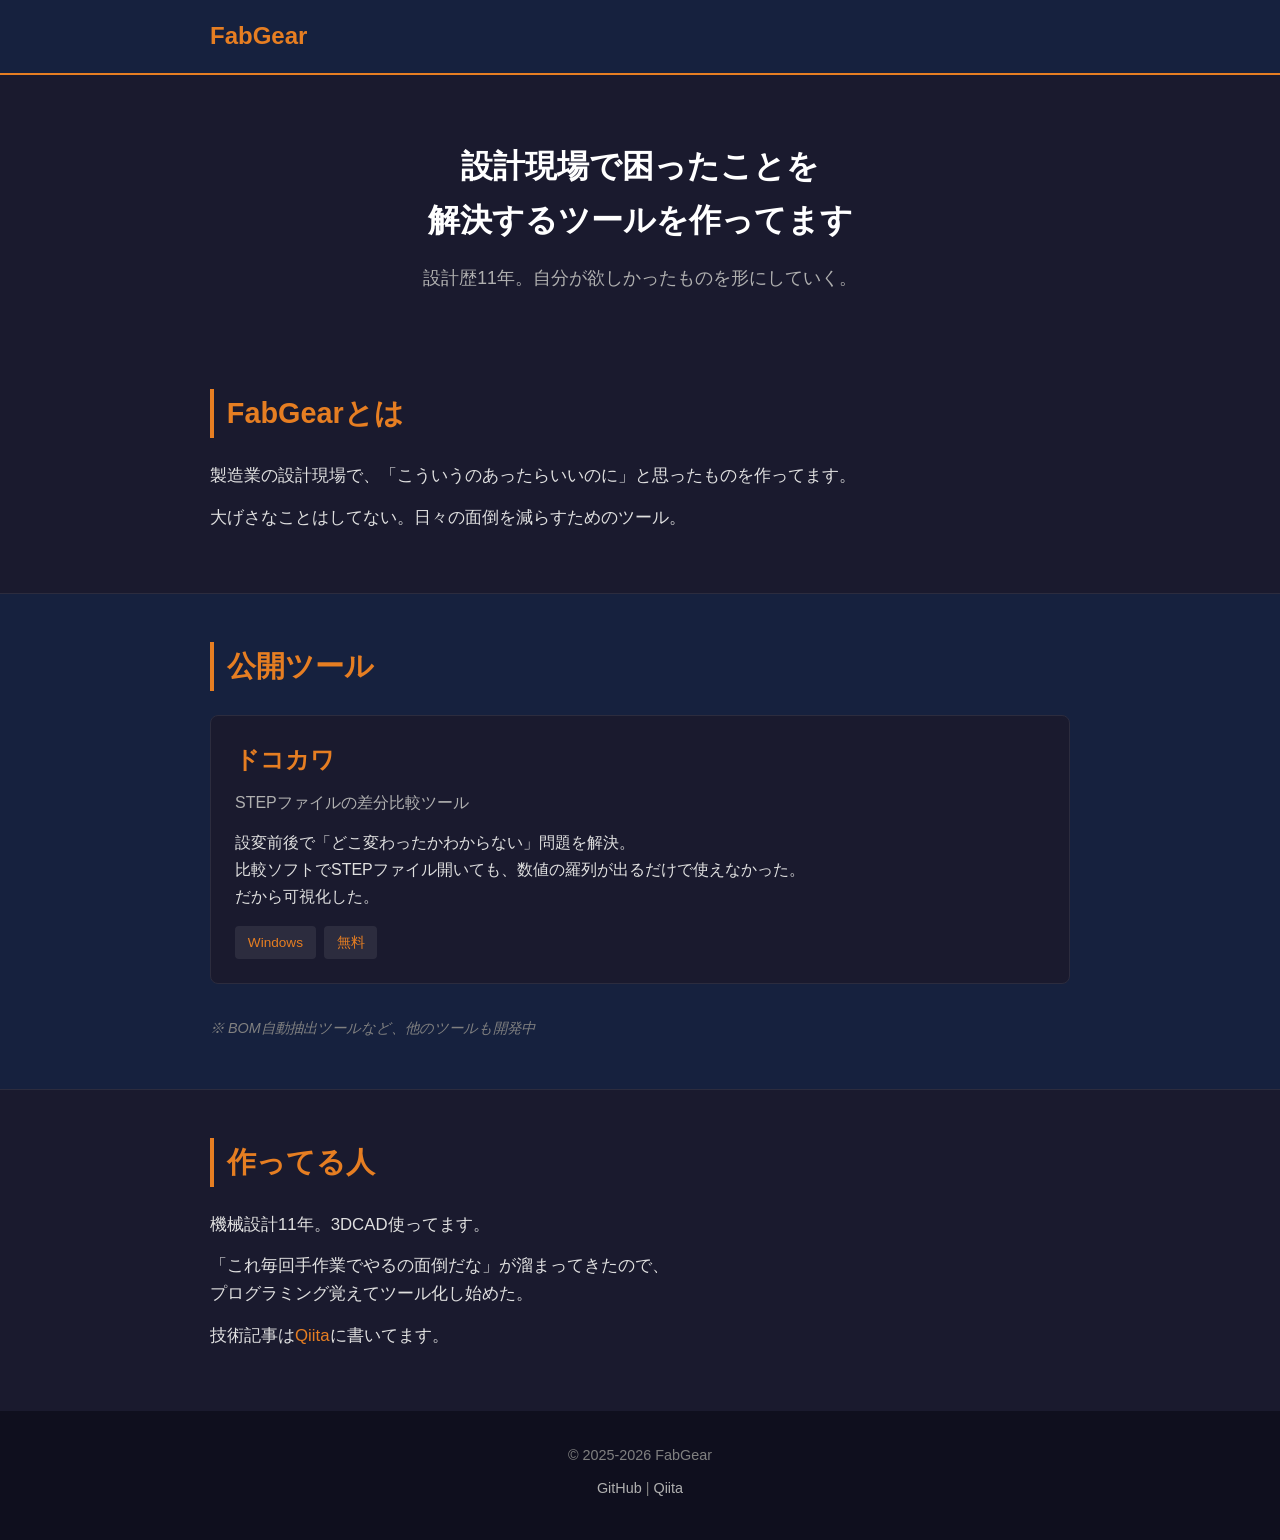
==== index.html @ a2761407 "初回コミット: FabGearポートフォリオサイト作成 - index.html: トップページ（ツール一覧・プロフィール） - style.css: ドコカワLPと統一感のあるデザイン - READ" ====
<!DOCTYPE html>
<html lang="ja">
<head>
    <meta charset="UTF-8">
    <meta name="viewport" content="width=device-width, initial-scale=1.0">
    <title>FabGear - 製造業設計者向けツール</title>
    <meta name="description" content="設計現場で困ったことを解決するツールを作ってます。設計歴11年。">
    <link rel="stylesheet" href="style.css">
</head>
<body>
    <nav class="navbar">
        <div class="container">
            <div class="nav-brand">FabGear</div>
        </div>
    </nav>

    <header class="hero">
        <div class="container">
            <h1>設計現場で困ったことを<br>解決するツールを作ってます</h1>
            <p class="subtitle">設計歴11年。自分が欲しかったものを形にしていく。</p>
        </div>
    </header>

    <section class="about">
        <div class="container">
            <h2>FabGearとは</h2>
            <p>製造業の設計現場で、「こういうのあったらいいのに」と思ったものを作ってます。</p>
            <p>大げさなことはしてない。日々の面倒を減らすためのツール。</p>
        </div>
    </section>

    <section class="tools">
        <div class="container">
            <h2>公開ツール</h2>

            <div class="tool-card">
                <h3><a href="./docokawa/">ドコカワ</a></h3>
                <p class="tool-desc">STEPファイルの差分比較ツール</p>
                <p>設変前後で「どこ変わったかわからない」問題を解決。<br>
                比較ソフトでSTEPファイル開いても、数値の羅列が出るだけで使えなかった。<br>
                だから可視化した。</p>
                <div class="tool-meta">
                    <span class="tag">Windows</span>
                    <span class="tag">無料</span>
                </div>
            </div>

            <div class="future-tools">
                <p>※ BOM自動抽出ツールなど、他のツールも開発中</p>
            </div>
        </div>
    </section>

    <section class="profile">
        <div class="container">
            <h2>作ってる人</h2>
            <p>機械設計11年。3DCAD使ってます。</p>
            <p>「これ毎回手作業でやるの面倒だな」が溜まってきたので、<br>
            プログラミング覚えてツール化し始めた。</p>
            <p>技術記事は<a href="https://qiita.com/FabGear-JP" target="_blank" rel="noopener">Qiita</a>に書いてます。</p>
        </div>
    </section>

    <footer class="footer">
        <div class="container">
            <p>&copy; 2025-2026 FabGear</p>
            <p><a href="https://github.com/FabGear-JP" target="_blank" rel="noopener">GitHub</a> |
               <a href="https://qiita.com/FabGear-JP" target="_blank" rel="noopener">Qiita</a></p>
        </div>
    </footer>
</body>
</html>
---- style.css ----
/* ベーススタイル */
* {
    margin: 0;
    padding: 0;
    box-sizing: border-box;
}

body {
    font-family: "Hiragino Kaku Gothic ProN", "Meiryo", sans-serif;
    line-height: 1.7;
    color: #e0e0e0;
    background-color: #1a1a2e;
}

a {
    color: #e67e22;
    text-decoration: none;
    transition: color 0.2s;
}

a:hover {
    color: #d35400;
    text-decoration: underline;
}

.container {
    max-width: 900px;
    margin: 0 auto;
    padding: 0 20px;
}

/* ナビゲーション */
.navbar {
    background-color: #16213e;
    padding: 1rem 0;
    border-bottom: 2px solid #e67e22;
}

.nav-brand {
    font-size: 1.5rem;
    font-weight: bold;
    color: #e67e22;
}

/* ヘッダー */
.hero {
    padding: 4rem 0 3rem;
    text-align: center;
}

.hero h1 {
    font-size: 2rem;
    margin-bottom: 1rem;
    color: #ffffff;
}

.subtitle {
    font-size: 1.1rem;
    color: #b0b0b0;
}

/* セクション共通 */
section {
    padding: 3rem 0;
    border-bottom: 1px solid #2c2c3e;
}

section:last-of-type {
    border-bottom: none;
}

h2 {
    font-size: 1.8rem;
    margin-bottom: 1.5rem;
    color: #e67e22;
    border-left: 4px solid #e67e22;
    padding-left: 0.8rem;
}

/* Aboutセクション */
.about p {
    margin-bottom: 0.8rem;
    font-size: 1.05rem;
}

/* ツールセクション */
.tools {
    background-color: #16213e;
}

.tool-card {
    background-color: #1a1a2e;
    border: 1px solid #2c2c3e;
    border-radius: 8px;
    padding: 1.5rem;
    margin-bottom: 2rem;
}

.tool-card h3 {
    font-size: 1.5rem;
    margin-bottom: 0.5rem;
}

.tool-card h3 a {
    color: #e67e22;
}

.tool-desc {
    font-size: 0.95rem;
    color: #b0b0b0;
    margin-bottom: 1rem;
}

.tool-card p {
    margin-bottom: 0.8rem;
    font-size: 1rem;
}

.tool-meta {
    margin-top: 1rem;
    display: flex;
    gap: 0.5rem;
}

.tag {
    background-color: #2c2c3e;
    color: #e67e22;
    padding: 0.3rem 0.8rem;
    border-radius: 4px;
    font-size: 0.85rem;
}

.future-tools {
    color: #808080;
    font-size: 0.9rem;
    font-style: italic;
}

/* プロフィールセクション */
.profile p {
    margin-bottom: 0.8rem;
    font-size: 1.05rem;
}

/* フッター */
.footer {
    background-color: #0f0f1e;
    padding: 2rem 0;
    text-align: center;
    color: #808080;
    font-size: 0.9rem;
}

.footer p {
    margin-bottom: 0.5rem;
}

.footer a {
    color: #b0b0b0;
}

.footer a:hover {
    color: #e67e22;
}

/* レスポンシブ */
@media (max-width: 768px) {
    .hero h1 {
        font-size: 1.6rem;
    }

    .subtitle {
        font-size: 1rem;
    }

    h2 {
        font-size: 1.5rem;
    }

    .tool-card {
        padding: 1rem;
    }
}
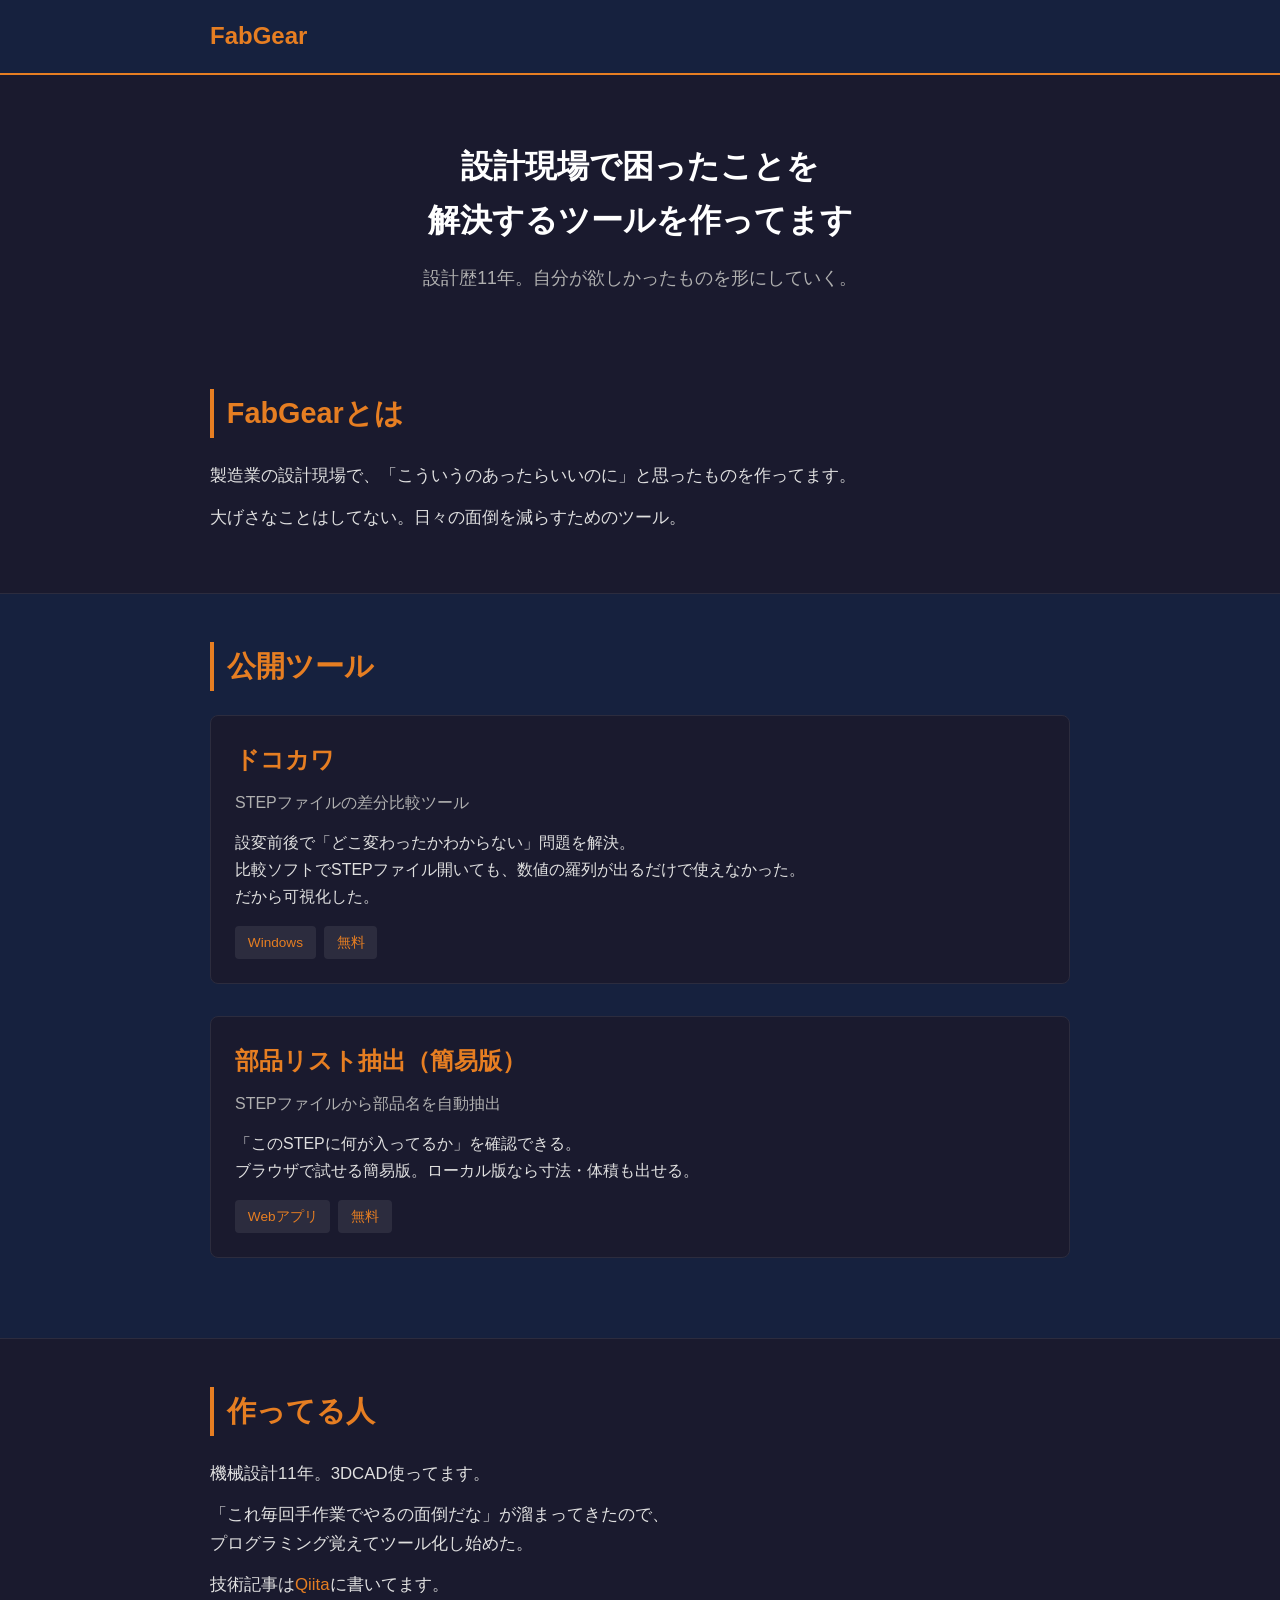
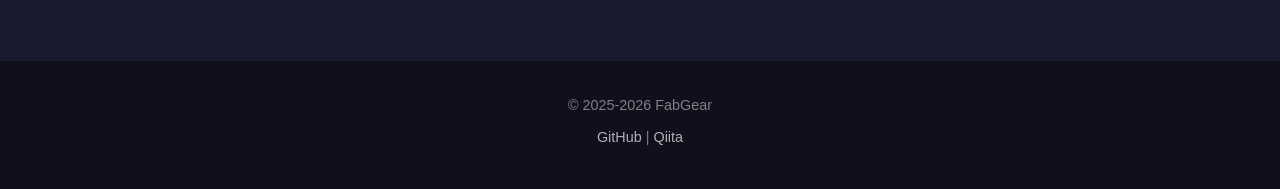
==== commit dc170649: "BOMデモ追加・Qiitaリンク修正" ====
--- a/index.html
+++ b/index.html
@@ -34,7 +34,7 @@
             <h2>公開ツール</h2>
 
             <div class="tool-card">
-                <h3><a href="./docokawa/">ドコカワ</a></h3>
+                <h3><a href="https://fabgear-jp.github.io/docokawa/">ドコカワ</a></h3>
                 <p class="tool-desc">STEPファイルの差分比較ツール</p>
                 <p>設変前後で「どこ変わったかわからない」問題を解決。<br>
                 比較ソフトでSTEPファイル開いても、数値の羅列が出るだけで使えなかった。<br>
@@ -45,8 +45,15 @@
                 </div>
             </div>
 
-            <div class="future-tools">
-                <p>※ BOM自動抽出ツールなど、他のツールも開発中</p>
+            <div class="tool-card">
+                <h3><a href="https://docokawa-3tamcfxd9wsaq3bvxfxauw.streamlit.app/">部品リスト抽出（簡易版）</a></h3>
+                <p class="tool-desc">STEPファイルから部品名を自動抽出</p>
+                <p>「このSTEPに何が入ってるか」を確認できる。<br>
+                ブラウザで試せる簡易版。ローカル版なら寸法・体積も出せる。</p>
+                <div class="tool-meta">
+                    <span class="tag">Webアプリ</span>
+                    <span class="tag">無料</span>
+                </div>
             </div>
         </div>
     </section>
@@ -57,7 +64,7 @@
             <p>機械設計11年。3DCAD使ってます。</p>
             <p>「これ毎回手作業でやるの面倒だな」が溜まってきたので、<br>
             プログラミング覚えてツール化し始めた。</p>
-            <p>技術記事は<a href="https://qiita.com/FabGear-JP" target="_blank" rel="noopener">Qiita</a>に書いてます。</p>
+            <p>技術記事は<a href="https://qiita.com/FabGear_JP" target="_blank" rel="noopener">Qiita</a>に書いてます。</p>
         </div>
     </section>
 
@@ -65,7 +72,7 @@
         <div class="container">
             <p>&copy; 2025-2026 FabGear</p>
             <p><a href="https://github.com/FabGear-JP" target="_blank" rel="noopener">GitHub</a> |
-               <a href="https://qiita.com/FabGear-JP" target="_blank" rel="noopener">Qiita</a></p>
+               <a href="https://qiita.com/FabGear_JP" target="_blank" rel="noopener">Qiita</a></p>
         </div>
     </footer>
 </body>
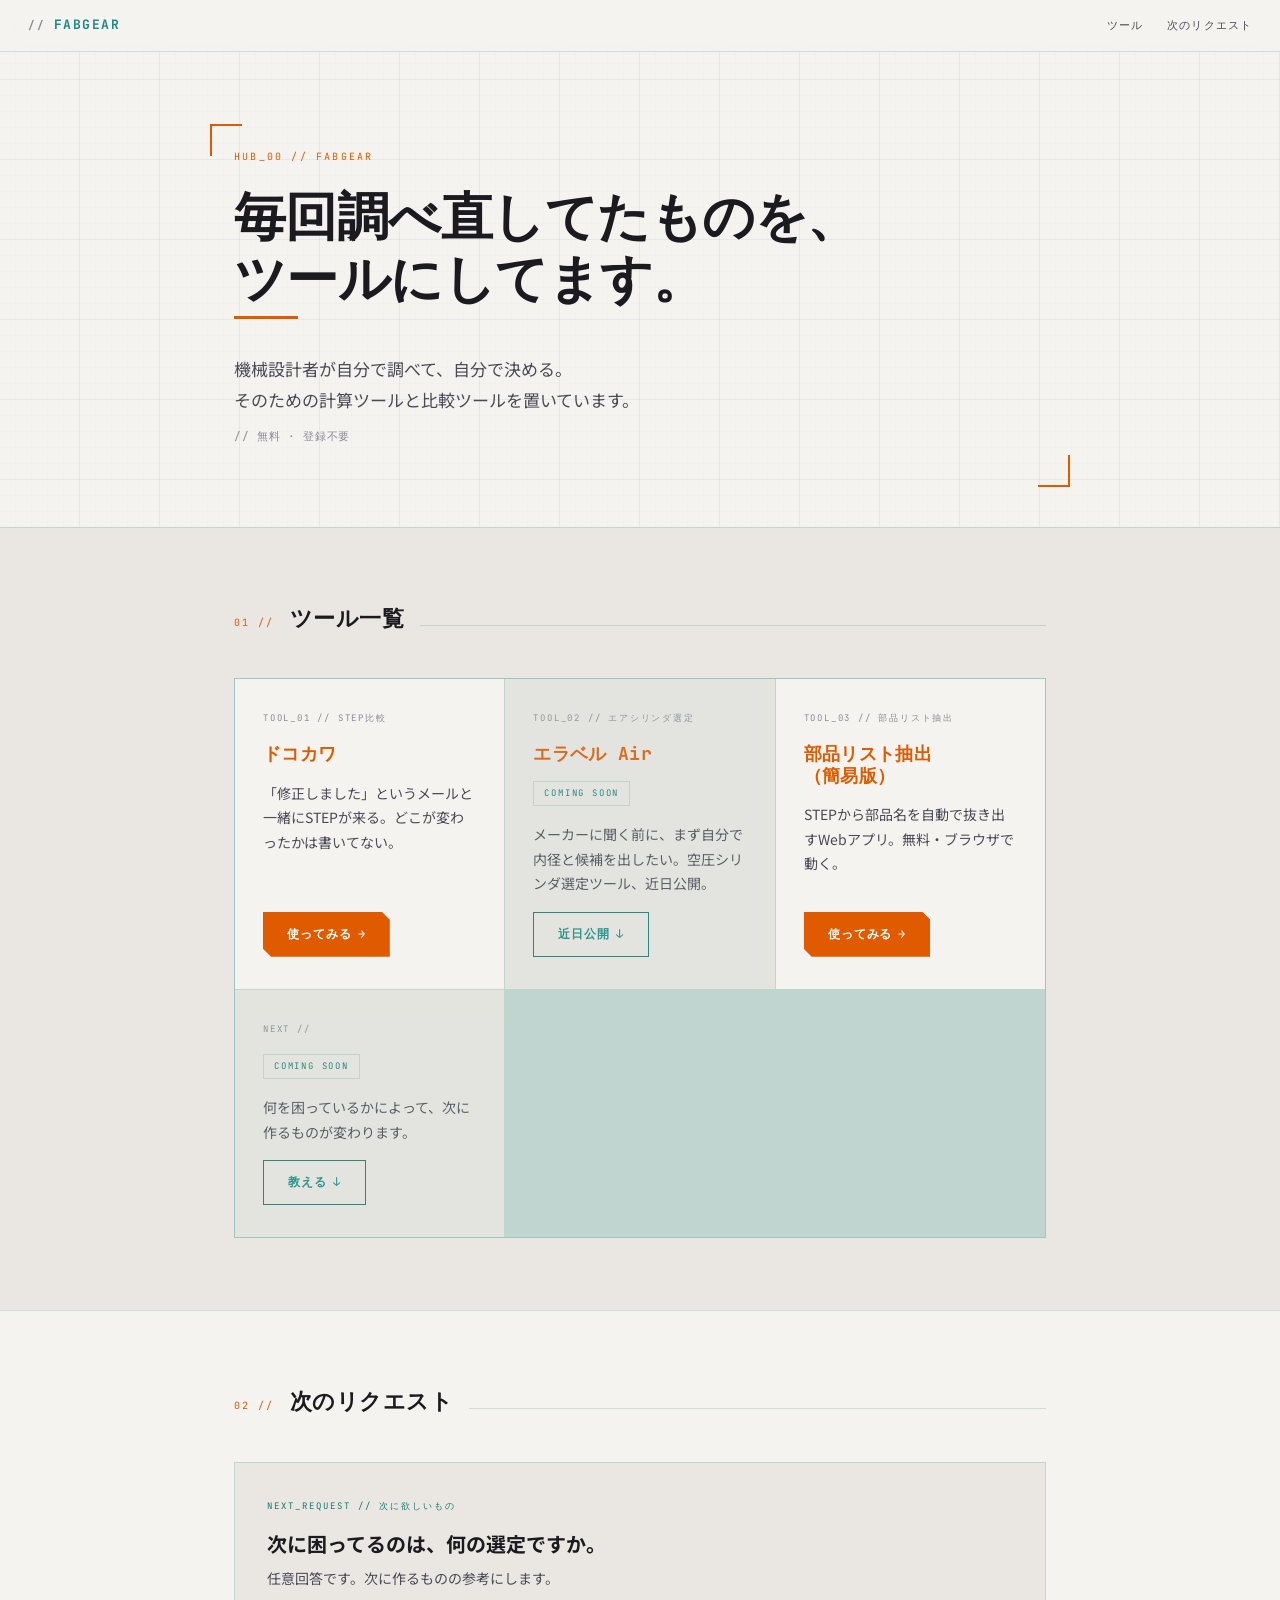
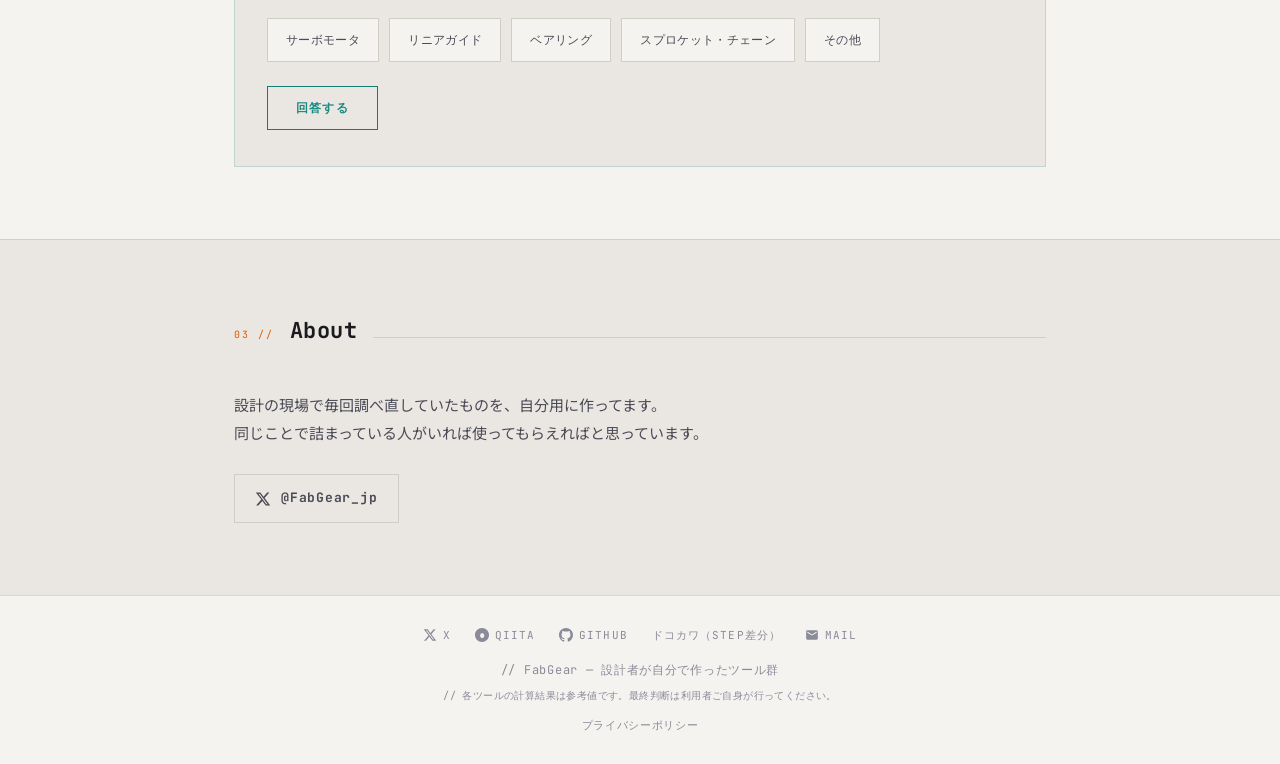
==== commit 866858a1: "FabGearハブ公開: 看板刷新(root)+privacy.html追加 / エラベルAir=Coming Soon(SMC待ち・/air/未作成)" ====
--- a/index.html
+++ b/index.html
@@ -1,79 +1,853 @@
 <!DOCTYPE html>
 <html lang="ja">
 <head>
-    <meta charset="UTF-8">
-    <meta name="viewport" content="width=device-width, initial-scale=1.0">
-    <title>FabGear - 製造業設計者向けツール</title>
-    <meta name="description" content="設計現場で困ったことを解決するツールを作ってます。設計歴11年。">
-    <link rel="stylesheet" href="style.css">
+  <meta charset="UTF-8">
+  <meta name="viewport" content="width=device-width, initial-scale=1.0">
+
+  <!-- SEO -->
+  <title>FabGear — 機械設計者のためのツール集</title>
+  <meta name="description" content="設計の現場で毎回調べ直していたものを、ツールにしています。STEP差分チェック公開中。エアシリンダ選定（エラベル Air）近日公開。機械設計者が自分で調べて、自分で決めるためのツール集。">
+  <meta name="keywords" content="機械設計 ツール, STEP 比較, エアシリンダ 選定, 製造業 設計 無料ツール, FabGear">
+
+  <!-- OGP -->
+  <meta property="og:title" content="FabGear — 機械設計者のためのツール集">
+  <meta property="og:description" content="設計の現場で毎回調べ直していたものを、ツールにしています。STEP差分チェック公開中。エアシリンダ選定（エラベル Air）近日公開。">
+  <meta property="og:type" content="website">
+  <meta property="og:site_name" content="FabGear">
+
+  <!-- Twitter Card -->
+  <meta name="twitter:card" content="summary">
+  <meta name="twitter:site" content="@FabGear_jp">
+  <meta name="twitter:title" content="FabGear — 機械設計者のためのツール集">
+  <meta name="twitter:description" content="設計の現場で毎回調べ直していたものを、ツールにしています。">
+
+  <!-- Google tag (gtag.js) -->
+  <script async src="https://www.googletagmanager.com/gtag/js?id=G-CXLV7Q8QMM"></script>
+  <script>
+    window.dataLayer = window.dataLayer || [];
+    function gtag(){dataLayer.push(arguments);}
+    gtag('js', new Date());
+    gtag('config', 'G-CXLV7Q8QMM');
+
+    // UTM source capture
+    (function(){
+      try {
+        var params = new URLSearchParams(window.location.search);
+        var src = params.get('utm_source');
+        if(src){ sessionStorage.setItem('traffic_source', src); }
+      } catch(e) {}
+    })();
+
+    // GA4 helper
+    function gaEvent(name, params) {
+      try {
+        if(typeof gtag !== 'undefined') {
+          gtag('event', name, Object.assign({
+            traffic_source: (function(){
+              try{ return sessionStorage.getItem('traffic_source') || 'direct'; }
+              catch(e){ return 'direct'; }
+            })()
+          }, params || {}));
+        }
+      } catch(e) {}
+    }
+  </script>
+
+  <!-- Google Fonts: same as docokawa & air-cylinder -->
+  <link rel="preconnect" href="https://fonts.googleapis.com">
+  <link rel="preconnect" href="https://fonts.gstatic.com" crossorigin>
+  <link href="https://fonts.googleapis.com/css2?family=JetBrains+Mono:wght@400;500;700&family=Noto+Sans+JP:wght@400;500;700&display=swap" rel="stylesheet">
+
+  <style>
+    /* ===== カラー変数（docokawa / air-cylinder-tool と共通） ===== */
+    :root {
+      --bg:           #f5f3f0;
+      --bg-2:         #eae7e2;
+      --bg-3:         #e0ddd7;
+      --amber:        #e05a00;
+      --amber-dim:    #c04800;
+      --amber-glow:   rgba(224,90,0,0.15);
+      --cyan:         #1a8a82;
+      --cyan-dim:     #157a72;
+      --cyan-glow:    rgba(26,138,130,0.15);
+      --ink:          #1a1a1f;
+      --gray-1:       #4a4a55;
+      --gray-2:       #8a8a98;
+      --gray-3:       #d0cdc7;
+      --grid-line:    rgba(26,138,130,0.07);
+      --border:       rgba(26,138,130,0.2);
+      --border-amber: rgba(224,90,0,0.3);
+    }
+
+    /* ===== リセット ===== */
+    *, *::before, *::after {
+      box-sizing: border-box;
+      margin: 0;
+      padding: 0;
+    }
+
+    html { scroll-behavior: smooth; }
+
+    body {
+      font-family: "Noto Sans JP", sans-serif;
+      color: var(--ink);
+      background: var(--bg);
+      line-height: 1.75;
+      font-size: 16px;
+      /* 方眼紙グリッド背景 */
+      background-image:
+        linear-gradient(var(--grid-line) 1px, transparent 1px),
+        linear-gradient(90deg, var(--grid-line) 1px, transparent 1px),
+        linear-gradient(rgba(78,205,196,0.025) 1px, transparent 1px),
+        linear-gradient(90deg, rgba(78,205,196,0.025) 1px, transparent 1px);
+      background-size: 80px 80px, 80px 80px, 16px 16px, 16px 16px;
+      background-position: -1px -1px, -1px -1px, -1px -1px, -1px -1px;
+    }
+
+    a {
+      color: var(--cyan);
+      text-decoration: none;
+      transition: color 0.2s;
+    }
+    a:hover { color: var(--ink); }
+
+    img { max-width: 100%; height: auto; display: block; }
+
+    /* ===== スクロールアニメ ===== */
+    .reveal {
+      opacity: 0;
+      transform: translateY(20px);
+      transition: opacity 0.5s ease, transform 0.5s ease;
+    }
+    .reveal.visible {
+      opacity: 1;
+      transform: translateY(0);
+    }
+
+    /* ===== ナビバー ===== */
+    .site-nav {
+      position: sticky;
+      top: 0;
+      z-index: 1000;
+      background: rgba(245,243,240,0.92);
+      backdrop-filter: blur(8px);
+      border-bottom: 1px solid var(--border);
+      display: flex;
+      align-items: center;
+      justify-content: space-between;
+      padding: 0 28px;
+      height: 52px;
+    }
+    .nav-logo {
+      font-family: "JetBrains Mono", monospace;
+      font-size: 13px;
+      font-weight: 700;
+      color: var(--cyan);
+      letter-spacing: 0.12em;
+      text-transform: uppercase;
+    }
+    .nav-logo::before {
+      content: "// ";
+      color: var(--gray-2);
+      font-size: 11px;
+    }
+    .nav-logo:hover { color: var(--ink); }
+    .nav-links {
+      display: flex;
+      gap: 24px;
+    }
+    .nav-links a {
+      font-family: "JetBrains Mono", monospace;
+      font-size: 11px;
+      font-weight: 500;
+      color: var(--gray-1);
+      letter-spacing: 0.1em;
+      text-transform: uppercase;
+    }
+    .nav-links a:hover { color: var(--amber); }
+
+    /* ===== ヒーロー ===== */
+    header {
+      max-width: 860px;
+      margin: 0 auto;
+      padding: 96px 24px 80px;
+      position: relative;
+      overflow: hidden;
+    }
+    /* コーナー計器マーク */
+    header::before,
+    header::after {
+      content: "";
+      position: absolute;
+      width: 32px;
+      height: 32px;
+      border-color: var(--amber);
+      border-style: solid;
+    }
+    header::before {
+      top: 72px;
+      left: 0;
+      border-width: 2px 0 0 2px;
+    }
+    header::after {
+      bottom: 40px;
+      right: 0;
+      border-width: 0 2px 2px 0;
+    }
+
+    .hero-label {
+      font-family: "JetBrains Mono", monospace;
+      font-size: 10px;
+      color: var(--amber);
+      letter-spacing: 0.22em;
+      text-transform: uppercase;
+      margin-bottom: 20px;
+    }
+    .hero-label::before { content: "HUB_00 // "; }
+
+    header h1 {
+      font-family: "JetBrains Mono", monospace;
+      font-size: clamp(28px, 6vw, 52px);
+      font-weight: 700;
+      letter-spacing: -0.01em;
+      line-height: 1.2;
+      margin-bottom: 6px;
+      color: var(--ink);
+    }
+
+    .h1-accent {
+      display: inline-block;
+      background: var(--amber);
+      height: 3px;
+      width: 64px;
+      margin-bottom: 28px;
+    }
+
+    .hero-tagline {
+      font-size: clamp(14px, 2.8vw, 17px);
+      color: var(--gray-1);
+      line-height: 1.8;
+      max-width: 520px;
+      margin-bottom: 12px;
+    }
+    .hero-tagline strong { color: var(--ink); font-weight: 700; }
+
+    .hero-meta {
+      font-family: "JetBrains Mono", monospace;
+      font-size: 11px;
+      color: var(--gray-2);
+      letter-spacing: 0.06em;
+    }
+    .hero-meta::before { content: "// "; }
+
+    /* ===== セクション共通 ===== */
+    .section-wrap { border-top: 1px solid var(--border); }
+    .section-inner {
+      max-width: 860px;
+      margin: 0 auto;
+      padding: 72px 24px;
+    }
+    .section-heading {
+      display: flex;
+      align-items: baseline;
+      gap: 16px;
+      margin-bottom: 40px;
+    }
+    .section-num {
+      font-family: "JetBrains Mono", monospace;
+      font-size: 10px;
+      color: var(--amber);
+      letter-spacing: 0.2em;
+      white-space: nowrap;
+    }
+    .section-heading h2 {
+      font-family: "JetBrains Mono", monospace;
+      font-size: clamp(16px, 3.5vw, 22px);
+      font-weight: 700;
+      color: var(--ink);
+      letter-spacing: 0.02em;
+    }
+    .section-heading::after {
+      content: "";
+      flex: 1;
+      height: 1px;
+      background: var(--border);
+      min-width: 20px;
+    }
+
+    /* ===== ツールカード ===== */
+    .tools-section { background: var(--bg-2); }
+
+    .tool-grid {
+      display: grid;
+      grid-template-columns: repeat(auto-fit, minmax(260px, 1fr));
+      gap: 1px;
+      background: var(--border);
+      border: 1px solid var(--border);
+    }
+
+    .tool-card {
+      background: var(--bg);
+      padding: 32px 28px;
+      display: flex;
+      flex-direction: column;
+      gap: 16px;
+      transition: background 0.2s;
+      position: relative;
+    }
+    .tool-card:hover { background: var(--bg-3); }
+
+    .tool-card-tag {
+      font-family: "JetBrains Mono", monospace;
+      font-size: 9px;
+      color: var(--gray-2);
+      letter-spacing: 0.2em;
+      text-transform: uppercase;
+    }
+
+    .tool-card-name {
+      font-family: "JetBrains Mono", monospace;
+      font-size: 18px;
+      font-weight: 700;
+      color: var(--amber);
+      letter-spacing: 0.02em;
+      line-height: 1.2;
+    }
+
+    .tool-card-desc {
+      font-size: 14px;
+      color: var(--gray-1);
+      line-height: 1.75;
+      flex: 1;
+    }
+
+    .tool-card-link {
+      font-family: "JetBrains Mono", monospace;
+      display: inline-flex;
+      align-items: center;
+      gap: 6px;
+      background: var(--amber);
+      color: #fff;
+      padding: 12px 24px;
+      font-size: 12px;
+      font-weight: 700;
+      letter-spacing: 0.08em;
+      text-transform: uppercase;
+      transition: background 0.15s, box-shadow 0.15s;
+      align-self: flex-start;
+      clip-path: polygon(0 0, calc(100% - 8px) 0, 100% 8px, 100% 100%, 8px 100%, 0 calc(100% - 8px));
+      min-height: 44px;
+    }
+    .tool-card-link:hover {
+      background: #ff8533;
+      box-shadow: 0 0 20px rgba(224,90,0,0.3);
+      color: #fff;
+    }
+    .tool-card-link::after { content: " →"; }
+
+    /* Coming Soon カード */
+    .tool-card.coming-soon {
+      background: var(--bg-2);
+      opacity: 0.85;
+    }
+    .tool-card.coming-soon:hover { background: var(--bg-3); opacity: 1; }
+
+    .coming-soon-badge {
+      font-family: "JetBrains Mono", monospace;
+      font-size: 9px;
+      color: var(--cyan-dim);
+      letter-spacing: 0.2em;
+      text-transform: uppercase;
+      border: 1px solid var(--border);
+      padding: 4px 10px;
+      display: inline-block;
+      align-self: flex-start;
+    }
+
+    .tool-card-link-ghost {
+      font-family: "JetBrains Mono", monospace;
+      display: inline-flex;
+      align-items: center;
+      gap: 6px;
+      background: transparent;
+      color: var(--cyan);
+      padding: 11px 24px;
+      font-size: 12px;
+      font-weight: 700;
+      letter-spacing: 0.08em;
+      text-transform: uppercase;
+      border: 1px solid var(--cyan-dim);
+      cursor: pointer;
+      transition: all 0.15s;
+      align-self: flex-start;
+      min-height: 44px;
+    }
+    .tool-card-link-ghost:hover {
+      border-color: var(--cyan);
+      box-shadow: 0 0 16px var(--cyan-glow);
+      color: var(--ink);
+    }
+    .tool-card-link-ghost::after { content: " ↓"; }
+
+    /* ===== 関心フォームセクション ===== */
+    .interest-section { background: var(--bg); }
+
+    .interest-box {
+      background: var(--bg-2);
+      border: 1px solid var(--border);
+      padding: 36px 32px;
+    }
+
+    .interest-box-head {
+      font-family: "JetBrains Mono", monospace;
+      font-size: 9px;
+      color: var(--cyan-dim);
+      letter-spacing: 0.22em;
+      text-transform: uppercase;
+      margin-bottom: 14px;
+    }
+    .interest-box-head::before { content: "NEXT_REQUEST // "; }
+
+    .interest-box h3 {
+      font-size: clamp(16px, 3vw, 20px);
+      font-weight: 700;
+      color: var(--ink);
+      margin-bottom: 8px;
+      line-height: 1.5;
+    }
+
+    .interest-box-sub {
+      font-size: 14px;
+      color: var(--gray-1);
+      margin-bottom: 28px;
+      line-height: 1.7;
+    }
+
+    .interest-choices {
+      display: flex;
+      flex-wrap: wrap;
+      gap: 10px;
+      margin-bottom: 24px;
+    }
+
+    .interest-btn {
+      position: relative;
+    }
+    .interest-btn input[type="checkbox"] {
+      position: absolute;
+      opacity: 0;
+      width: 0;
+      height: 0;
+    }
+    .interest-btn label {
+      display: flex;
+      align-items: center;
+      font-family: "JetBrains Mono", monospace;
+      font-size: 12px;
+      color: var(--gray-1);
+      padding: 10px 18px;
+      border: 1px solid var(--gray-3);
+      background: var(--bg);
+      cursor: pointer;
+      transition: all 0.15s;
+      min-height: 44px;
+      letter-spacing: 0.03em;
+      user-select: none;
+      -webkit-user-select: none;
+    }
+    .interest-btn input:checked + label {
+      border-color: var(--cyan);
+      background: rgba(26,138,130,0.06);
+      color: var(--cyan);
+      font-weight: 700;
+    }
+    .interest-btn label:hover {
+      border-color: var(--cyan-dim);
+      color: var(--ink);
+    }
+
+    .btn-interest-submit {
+      font-family: "JetBrains Mono", monospace;
+      display: inline-flex;
+      align-items: center;
+      gap: 8px;
+      background: transparent;
+      color: var(--cyan);
+      padding: 12px 28px;
+      font-size: 12px;
+      font-weight: 700;
+      letter-spacing: 0.1em;
+      text-transform: uppercase;
+      border: 1px solid var(--cyan-dim);
+      cursor: pointer;
+      transition: all 0.15s;
+      min-height: 44px;
+    }
+    .btn-interest-submit:hover {
+      border-color: var(--cyan);
+      box-shadow: 0 0 16px var(--cyan-glow);
+      color: var(--ink);
+    }
+
+    .interest-thanks {
+      display: none;
+      font-family: "JetBrains Mono", monospace;
+      font-size: 13px;
+      color: var(--cyan);
+      padding: 12px 16px;
+      border-left: 3px solid var(--cyan);
+      background: rgba(26,138,130,0.06);
+      margin-top: 16px;
+    }
+    .interest-thanks::before { content: "✓ "; }
+    .interest-thanks.active { display: block; }
+
+    /* ===== Aboutセクション ===== */
+    .about-section { background: var(--bg-2); }
+
+    .about-text {
+      font-size: 15px;
+      color: var(--gray-1);
+      line-height: 1.85;
+      max-width: 560px;
+      margin-bottom: 28px;
+    }
+
+    .about-x-link {
+      display: inline-flex;
+      align-items: center;
+      gap: 10px;
+      font-family: "JetBrains Mono", monospace;
+      font-size: 13px;
+      font-weight: 700;
+      color: var(--gray-1);
+      letter-spacing: 0.06em;
+      border: 1px solid var(--gray-3);
+      padding: 12px 20px;
+      min-height: 44px;
+      transition: all 0.2s;
+    }
+    .about-x-link:hover {
+      color: var(--ink);
+      border-color: var(--ink);
+    }
+    .about-x-link svg { flex-shrink: 0; }
+
+    /* ===== フッター ===== */
+    footer {
+      border-top: 1px solid var(--border);
+      background: var(--bg);
+      color: var(--gray-2);
+      text-align: center;
+      padding: 28px 24px;
+      font-size: 12px;
+      line-height: 2;
+      font-family: "JetBrains Mono", monospace;
+    }
+    .footer-links {
+      display: flex;
+      gap: 24px;
+      justify-content: center;
+      margin-bottom: 12px;
+      flex-wrap: wrap;
+    }
+    .footer-links a {
+      display: flex;
+      align-items: center;
+      gap: 6px;
+      color: var(--gray-2);
+      font-size: 11px;
+      letter-spacing: 0.1em;
+      text-transform: uppercase;
+      transition: color 0.15s;
+    }
+    .footer-links a:hover { color: var(--cyan); }
+    .footer-copy { color: var(--gray-2); letter-spacing: 0.06em; }
+    .footer-copy::before { content: "// "; }
+
+    /* ===== モバイル ===== */
+    @media (max-width: 640px) {
+      header {
+        padding: 64px 20px 56px;
+      }
+      header::before,
+      header::after {
+        display: none;
+      }
+      .section-inner {
+        padding: 52px 20px;
+      }
+      .tool-grid {
+        grid-template-columns: 1fr;
+      }
+      .interest-box {
+        padding: 28px 20px;
+      }
+      .nav-links {
+        gap: 16px;
+      }
+    }
+    @media (max-width: 380px) {
+      .nav-links a:not(:first-child) {
+        display: none;
+      }
+    }
+  </style>
 </head>
 <body>
-    <nav class="navbar">
-        <div class="container">
-            <div class="nav-brand">FabGear</div>
+
+<!-- ナビバー -->
+<nav class="site-nav">
+  <a href="/" class="nav-logo">FabGear</a>
+  <div class="nav-links">
+    <a href="#tools">ツール</a>
+    <a href="#next">次のリクエスト</a>
+  </div>
+</nav>
+
+<!-- ヒーロー -->
+<header>
+  <div class="hero-label">FabGear</div>
+  <h1>毎回調べ直してたものを、<br>ツールにしてます。</h1>
+  <div class="h1-accent"></div>
+  <p class="hero-tagline">
+    機械設計者が自分で調べて、自分で決める。<br>
+    そのための計算ツールと比較ツールを置いています。
+  </p>
+  <div class="hero-meta">無料 · 登録不要</div>
+</header>
+
+<!-- ツールカード -->
+<div id="tools" class="section-wrap tools-section">
+  <div class="section-inner">
+    <div class="section-heading reveal">
+      <span class="section-num">01 //</span>
+      <h2>ツール一覧</h2>
+    </div>
+
+    <div class="tool-grid">
+
+      <!-- ドコカワ -->
+      <div class="tool-card reveal">
+        <div class="tool-card-tag">TOOL_01 // STEP比較</div>
+        <div class="tool-card-name">ドコカワ</div>
+        <p class="tool-card-desc">
+          「修正しました」というメールと一緒にSTEPが来る。どこが変わったかは書いてない。
+        </p>
+        <a
+          class="tool-card-link"
+          href="https://fabgear-jp.github.io/docokawa/"
+          onclick="gaEvent('hub_tool_click', {tool_name: 'docokawa'})"
+        >使ってみる</a>
+      </div>
+
+      <!-- エラベル Air（Coming Soon） -->
+      <div class="tool-card coming-soon reveal">
+        <div class="tool-card-tag">TOOL_02 // エアシリンダ選定</div>
+        <div class="tool-card-name">エラベル Air</div>
+        <div class="coming-soon-badge">COMING SOON</div>
+        <p class="tool-card-desc">
+          メーカーに聞く前に、まず自分で内径と候補を出したい。空圧シリンダ選定ツール、近日公開。
+        </p>
+        <span
+          class="tool-card-link-ghost"
+          onclick="gaEvent('hub_interest_form_click', {source: 'air_coming_soon'})"
+        >近日公開</span>
+      </div>
+
+      <!-- 部品リスト抽出（簡易版） -->
+      <div class="tool-card reveal">
+        <div class="tool-card-tag">TOOL_03 // 部品リスト抽出</div>
+        <div class="tool-card-name">部品リスト抽出<br>（簡易版）</div>
+        <p class="tool-card-desc">
+          STEPから部品名を自動で抜き出すWebアプリ。無料・ブラウザで動く。
+        </p>
+        <a
+          class="tool-card-link"
+          href="https://docokawa-3tamcfxd9wsaq3bvxfxauw.streamlit.app/"
+          onclick="gaEvent('hub_tool_click', {tool_name: 'parts_list_extractor'})"
+        >使ってみる</a>
+      </div>
+
+      <!-- Coming Soon -->
+      <div class="tool-card coming-soon reveal">
+        <div class="tool-card-tag">NEXT //</div>
+        <div class="coming-soon-badge">COMING SOON</div>
+        <p class="tool-card-desc">
+          何を困っているかによって、次に作るものが変わります。
+        </p>
+        <a
+          class="tool-card-link-ghost"
+          href="#next"
+          onclick="gaEvent('hub_interest_form_click', {source: 'coming_soon_card'})"
+        >教える</a>
+      </div>
+
+    </div>
+  </div>
+</div>
+
+<!-- 関心フォーム -->
+<div id="next" class="section-wrap interest-section">
+  <div class="section-inner">
+    <div class="section-heading reveal">
+      <span class="section-num">02 //</span>
+      <h2>次のリクエスト</h2>
+    </div>
+
+    <div class="interest-box reveal" id="interest-box">
+      <div class="interest-box-head">次に欲しいもの</div>
+      <h3>次に困ってるのは、何の選定ですか。</h3>
+      <p class="interest-box-sub">任意回答です。次に作るものの参考にします。</p>
+
+      <div class="interest-choices" id="interest-choices">
+        <div class="interest-btn">
+          <input type="checkbox" id="ip-servo" value="サーボモータ">
+          <label for="ip-servo">サーボモータ</label>
         </div>
-    </nav>
-
-    <header class="hero">
-        <div class="container">
-            <h1>設計現場で困ったことを<br>解決するツールを作ってます</h1>
-            <p class="subtitle">設計歴11年。自分が欲しかったものを形にしていく。</p>
+        <div class="interest-btn">
+          <input type="checkbox" id="ip-linear" value="リニアガイド">
+          <label for="ip-linear">リニアガイド</label>
         </div>
-    </header>
-
-    <section class="about">
-        <div class="container">
-            <h2>FabGearとは</h2>
-            <p>製造業の設計現場で、「こういうのあったらいいのに」と思ったものを作ってます。</p>
-            <p>大げさなことはしてない。日々の面倒を減らすためのツール。</p>
+        <div class="interest-btn">
+          <input type="checkbox" id="ip-bearing" value="ベアリング">
+          <label for="ip-bearing">ベアリング</label>
         </div>
-    </section>
-
-    <section class="tools">
-        <div class="container">
-            <h2>公開ツール</h2>
-
-            <div class="tool-card">
-                <h3><a href="https://fabgear-jp.github.io/docokawa/">ドコカワ</a></h3>
-                <p class="tool-desc">STEPファイルの差分比較ツール</p>
-                <p>設変前後で「どこ変わったかわからない」問題を解決。<br>
-                比較ソフトでSTEPファイル開いても、数値の羅列が出るだけで使えなかった。<br>
-                だから可視化した。</p>
-                <div class="tool-meta">
-                    <span class="tag">Windows</span>
-                    <span class="tag">無料</span>
-                </div>
-            </div>
-
-            <div class="tool-card">
-                <h3><a href="https://docokawa-3tamcfxd9wsaq3bvxfxauw.streamlit.app/">部品リスト抽出（簡易版）</a></h3>
-                <p class="tool-desc">STEPファイルから部品名を自動抽出</p>
-                <p>「このSTEPに何が入ってるか」を確認できる。<br>
-                ブラウザで試せる簡易版。ローカル版なら寸法・体積も出せる。</p>
-                <div class="tool-meta">
-                    <span class="tag">Webアプリ</span>
-                    <span class="tag">無料</span>
-                </div>
-            </div>
+        <div class="interest-btn">
+          <input type="checkbox" id="ip-chain" value="スプロケット・チェーン">
+          <label for="ip-chain">スプロケット・チェーン</label>
         </div>
-    </section>
-
-    <section class="profile">
-        <div class="container">
-            <h2>作ってる人</h2>
-            <p>機械設計11年。3DCAD使ってます。</p>
-            <p>「これ毎回手作業でやるの面倒だな」が溜まってきたので、<br>
-            プログラミング覚えてツール化し始めた。</p>
-            <p>技術記事は<a href="https://qiita.com/FabGear_JP" target="_blank" rel="noopener">Qiita</a>に書いてます。</p>
+        <div class="interest-btn">
+          <input type="checkbox" id="ip-other" value="その他">
+          <label for="ip-other">その他</label>
         </div>
-    </section>
-
-    <footer class="footer">
-        <div class="container">
-            <p>&copy; 2025-2026 FabGear</p>
-            <p><a href="https://github.com/FabGear-JP" target="_blank" rel="noopener">GitHub</a> |
-               <a href="https://qiita.com/FabGear_JP" target="_blank" rel="noopener">Qiita</a></p>
-        </div>
-    </footer>
+      </div>
+
+      <button
+        class="btn-interest-submit"
+        id="btn-interest-submit"
+        type="button"
+      >回答する</button>
+
+      <div class="interest-thanks" id="interest-thanks">
+        ありがとうございます。参考にします。
+      </div>
+    </div>
+
+  </div>
+</div>
+
+<!-- About -->
+<div class="section-wrap about-section">
+  <div class="section-inner">
+    <div class="section-heading reveal">
+      <span class="section-num">03 //</span>
+      <h2>About</h2>
+    </div>
+
+    <p class="about-text reveal">
+      設計の現場で毎回調べ直していたものを、自分用に作ってます。<br>
+      同じことで詰まっている人がいれば使ってもらえればと思っています。
+    </p>
+
+    <a
+      class="about-x-link reveal"
+      href="https://x.com/FabGear_jp"
+      target="_blank"
+      rel="noopener"
+      onclick="gaEvent('hub_about_x_click', {})"
+    >
+      <svg width="16" height="16" viewBox="0 0 24 24" fill="currentColor">
+        <path d="M18.244 2.25h3.308l-7.227 8.26 8.502 11.24H16.17l-5.214-6.817L4.99 21.75H1.68l7.73-8.835L1.254 2.25H8.08l4.713 6.231zm-1.161 17.52h1.833L7.084 4.126H5.117z"/>
+      </svg>
+      @FabGear_jp
+    </a>
+
+  </div>
+</div>
+
+<!-- フッター -->
+<footer>
+  <div class="footer-links">
+    <a href="https://x.com/FabGear_jp" title="X">
+      <svg width="14" height="14" viewBox="0 0 24 24" fill="currentColor">
+        <path d="M18.244 2.25h3.308l-7.227 8.26 8.502 11.24H16.17l-5.214-6.817L4.99 21.75H1.68l7.73-8.835L1.254 2.25H8.08l4.713 6.231zm-1.161 17.52h1.833L7.084 4.126H5.117z"/>
+      </svg>
+      X
+    </a>
+    <a href="https://qiita.com/FabGear_JP" title="Qiita">
+      <svg width="14" height="14" viewBox="0 0 24 24" fill="currentColor"><path d="M12 0C5.373 0 0 5.373 0 12s5.373 12 12 12 12-5.373 12-12S18.627 0 12 0zm.317 17.065c-.69 0-1.306-.177-1.848-.53a3.7 3.7 0 0 1-1.265-1.46 4.53 4.53 0 0 1-.456-2.044c0-.76.152-1.444.456-2.052a3.7 3.7 0 0 1 1.265-1.454c.542-.353 1.159-.53 1.848-.53.69 0 1.306.177 1.848.53a3.7 3.7 0 0 1 1.265 1.454c.304.608.456 1.293.456 2.052 0 .76-.152 1.443-.456 2.044a3.7 3.7 0 0 1-1.265 1.46c-.542.353-1.159.53-1.848.53z"/></svg>
+      Qiita
+    </a>
+    <a href="https://github.com/FabGear-JP" title="GitHub">
+      <svg width="14" height="14" viewBox="0 0 24 24" fill="currentColor"><path d="M12 0c-6.626 0-12 5.373-12 12 0 5.302 3.438 9.8 8.207 11.387.599.111.793-.261.793-.577v-2.234c-3.338.726-4.033-1.416-4.033-1.416-.546-1.387-1.333-1.756-1.333-1.756-1.089-.745.083-.729.083-.729 1.205.084 1.839 1.237 1.839 1.237 1.07 1.834 2.807 1.304 3.492.997.107-.775.418-1.305.762-1.604-2.665-.305-5.467-1.334-5.467-5.931 0-1.311.469-2.381 1.236-3.221-.124-.303-.535-1.524.117-3.176 0 0 1.008-.322 3.301 1.23.957-.266 1.983-.399 3.003-.404 1.02.005 2.047.138 3.006.404 2.291-1.552 3.297-1.23 3.297-1.23.653 1.653.242 2.874.118 3.176.77.84 1.235 1.911 1.235 3.221 0 4.609-2.807 5.624-5.479 5.921.43.372.823 1.102.823 2.222v3.293c0 .319.192.694.801.576 4.765-1.589 8.199-6.086 8.199-11.386 0-6.627-5.373-12-12-12z"/></svg>
+      GitHub
+    </a>
+    <a href="https://fabgear-jp.github.io/docokawa/" title="ドコカワ">
+      ドコカワ（STEP差分）
+    </a>
+    <a href="mailto:fabgear.jp@gmail.com" title="メール">
+      <svg width="14" height="14" viewBox="0 0 24 24" fill="currentColor">
+        <path d="M20 4H4c-1.1 0-1.99.9-1.99 2L2 18c0 1.1.9 2 2 2h16c1.1 0 2-.9 2-2V6c0-1.1-.9-2-2-2zm0 4l-8 5-8-5V6l8 5 8-5v2z"/>
+      </svg>
+      Mail
+    </a>
+  </div>
+  <p class="footer-copy">FabGear — 設計者が自分で作ったツール群</p>
+  <p class="footer-copy" style="margin-top:4px; font-size:10px; letter-spacing:0.04em;">各ツールの計算結果は参考値です。最終判断は利用者ご自身が行ってください。</p>
+  <p style="margin-top:8px; font-size:11px; font-family:'JetBrains Mono',monospace; letter-spacing:0.06em;">
+    <a href="https://fabgear-jp.github.io/privacy.html" style="color:var(--gray-2); text-decoration:none; transition:color 0.15s;" onmouseover="this.style.color='var(--cyan)'" onmouseout="this.style.color='var(--gray-2)'">プライバシーポリシー</a>
+  </p>
+</footer>
+
+<script>
+// ===========================
+// 関心フォーム送信
+// ===========================
+document.getElementById('btn-interest-submit').addEventListener('click', function() {
+  var checked = document.querySelectorAll('#interest-choices input[type="checkbox"]:checked');
+  var parts = Array.prototype.map.call(checked, function(c){ return c.value; });
+
+  gaEvent('hub_interest_form_submit', {
+    selected_parts: parts.join(',') || 'none',
+    count: parts.length
+  });
+
+  document.getElementById('interest-choices').style.display = 'none';
+  this.style.display = 'none';
+  document.getElementById('interest-thanks').classList.add('active');
+});
+
+// ===========================
+// フォームへのクリック計測
+// ===========================
+document.getElementById('interest-box').addEventListener('click', function(e) {
+  var tgt = e.target;
+  if (tgt.tagName === 'LABEL' || tgt.tagName === 'INPUT') {
+    gaEvent('hub_interest_form_click', {source: 'form_area'});
+  }
+});
+
+// ===========================
+// スクロールアニメ
+// ===========================
+(function() {
+  var els = document.querySelectorAll('.reveal');
+  if (!('IntersectionObserver' in window)) {
+    els.forEach(function(el){ el.classList.add('visible'); });
+    return;
+  }
+  var obs = new IntersectionObserver(function(entries) {
+    entries.forEach(function(entry) {
+      if (entry.isIntersecting) {
+        entry.target.classList.add('visible');
+        obs.unobserve(entry.target);
+      }
+    });
+  }, { threshold: 0.1, rootMargin: '0px 0px -32px 0px' });
+  els.forEach(function(el){ obs.observe(el); });
+})();
+</script>
+
 </body>
 </html>
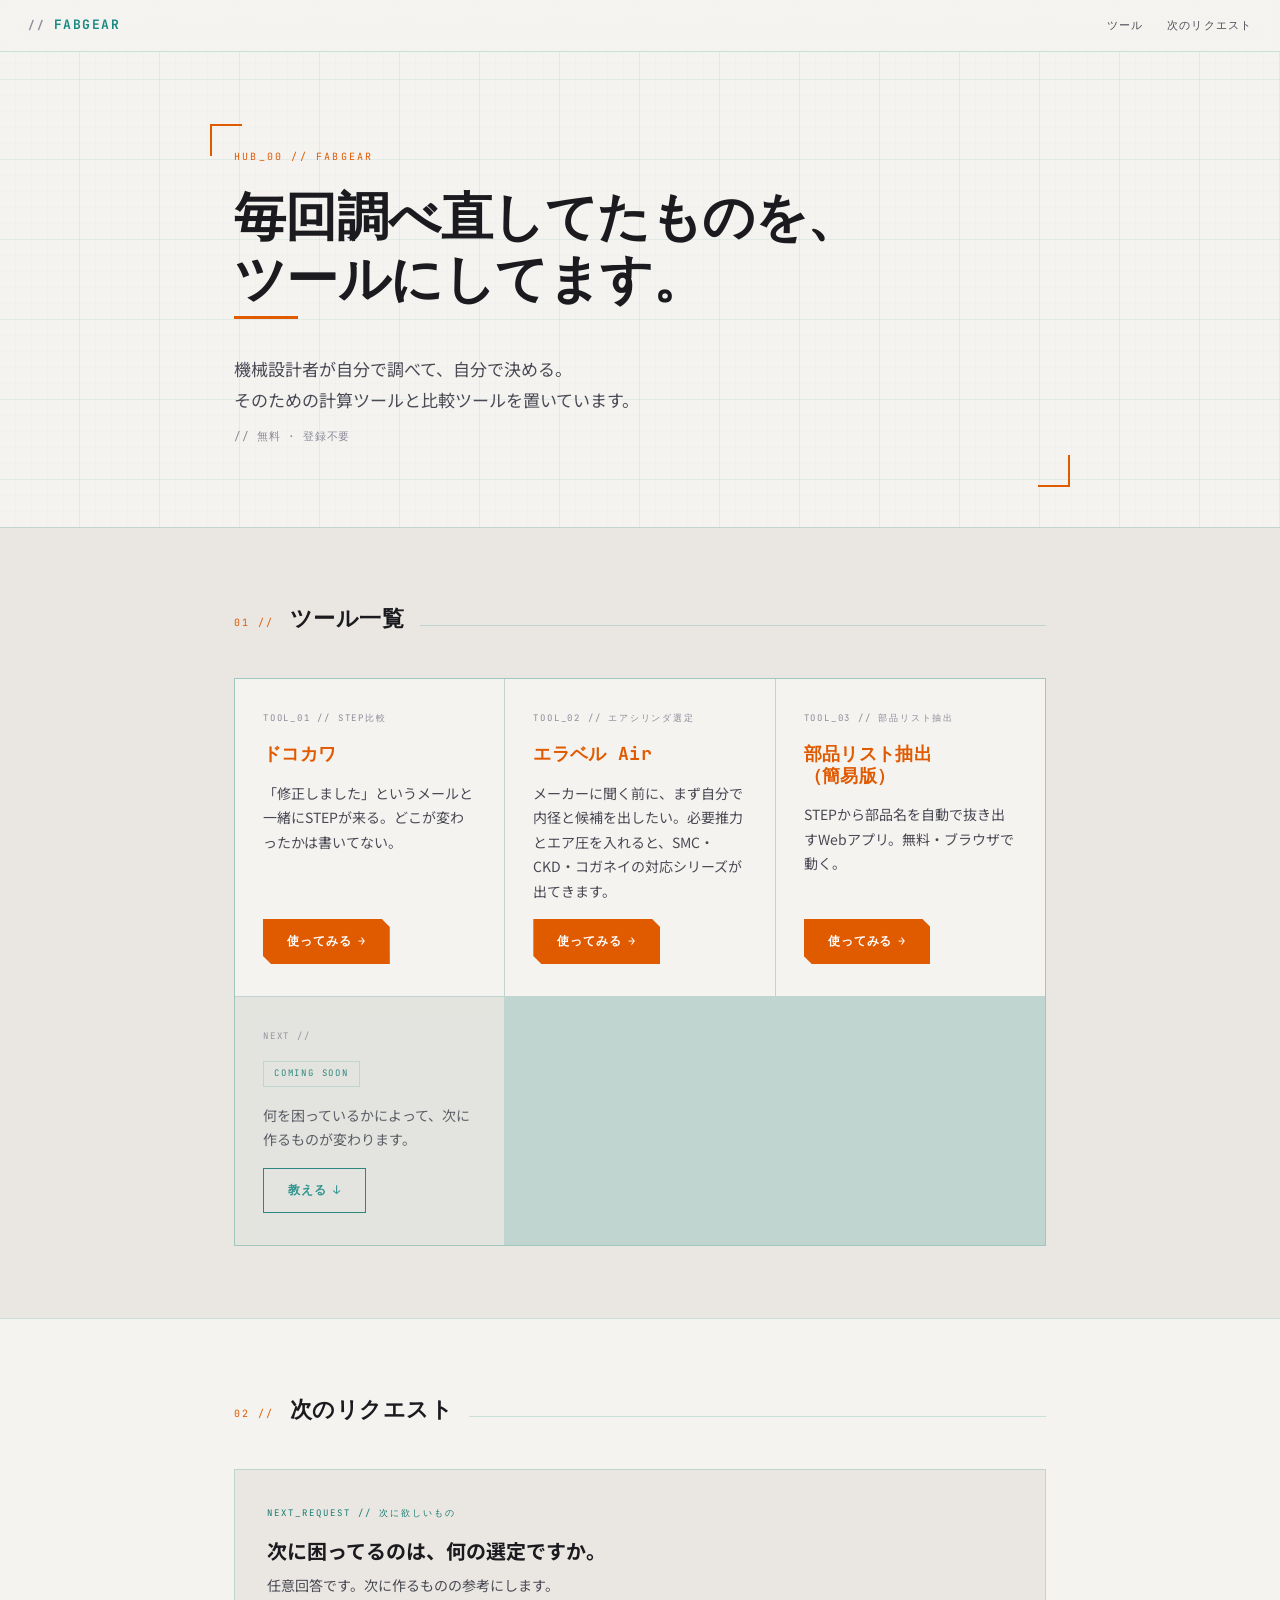
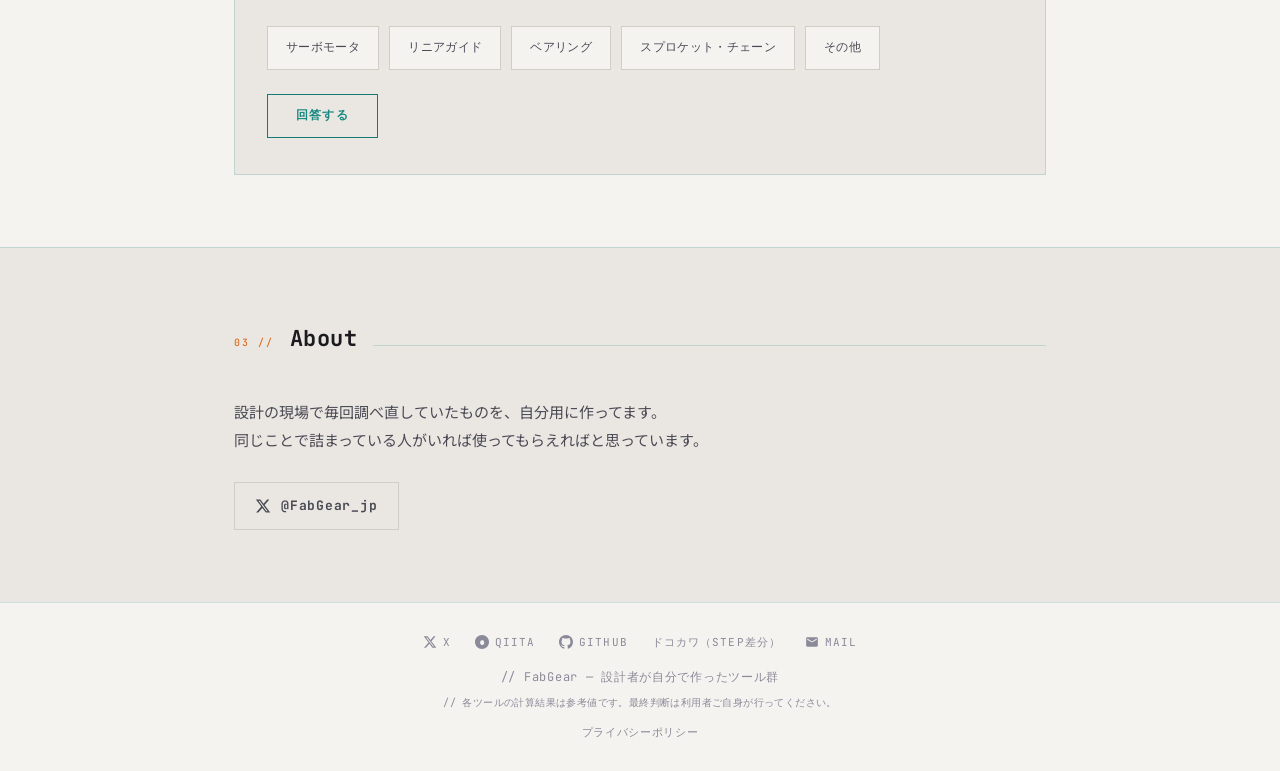
==== commit 74646026: "エラベルAir公開: /air/追加 + 看板Live化（2026-06-30） - air/index.html: エラベルAir（空圧シリンダ推力計算・内径選定ツール）新規追加   SMC/CKD" ====
--- a/index.html
+++ b/index.html
@@ -6,12 +6,12 @@
 
   <!-- SEO -->
   <title>FabGear — 機械設計者のためのツール集</title>
-  <meta name="description" content="設計の現場で毎回調べ直していたものを、ツールにしています。STEP差分チェック公開中。エアシリンダ選定（エラベル Air）近日公開。機械設計者が自分で調べて、自分で決めるためのツール集。">
+  <meta name="description" content="設計の現場で毎回調べ直していたものを、ツールにしています。STEP差分チェック（ドコカワ）・エアシリンダ選定（エラベル Air）公開中。機械設計者が自分で調べて、自分で決めるためのツール集。">
   <meta name="keywords" content="機械設計 ツール, STEP 比較, エアシリンダ 選定, 製造業 設計 無料ツール, FabGear">
 
   <!-- OGP -->
   <meta property="og:title" content="FabGear — 機械設計者のためのツール集">
-  <meta property="og:description" content="設計の現場で毎回調べ直していたものを、ツールにしています。STEP差分チェック公開中。エアシリンダ選定（エラベル Air）近日公開。">
+  <meta property="og:description" content="設計の現場で毎回調べ直していたものを、ツールにしています。STEP差分チェック（ドコカワ）・エアシリンダ選定（エラベル Air）公開中。">
   <meta property="og:type" content="website">
   <meta property="og:site_name" content="FabGear">
 
@@ -641,18 +641,18 @@
         >使ってみる</a>
       </div>
 
-      <!-- エラベル Air（Coming Soon） -->
-      <div class="tool-card coming-soon reveal">
+      <!-- エラベル Air（Live） -->
+      <div class="tool-card reveal">
         <div class="tool-card-tag">TOOL_02 // エアシリンダ選定</div>
         <div class="tool-card-name">エラベル Air</div>
-        <div class="coming-soon-badge">COMING SOON</div>
         <p class="tool-card-desc">
-          メーカーに聞く前に、まず自分で内径と候補を出したい。空圧シリンダ選定ツール、近日公開。
+          メーカーに聞く前に、まず自分で内径と候補を出したい。必要推力とエア圧を入れると、SMC・CKD・コガネイの対応シリーズが出てきます。
         </p>
-        <span
-          class="tool-card-link-ghost"
-          onclick="gaEvent('hub_interest_form_click', {source: 'air_coming_soon'})"
-        >近日公開</span>
+        <a
+          class="tool-card-link"
+          href="/air/"
+          onclick="gaEvent('hub_tool_click', {tool_name: 'erabel_air'})"
+        >使ってみる</a>
       </div>
 
       <!-- 部品リスト抽出（簡易版） -->
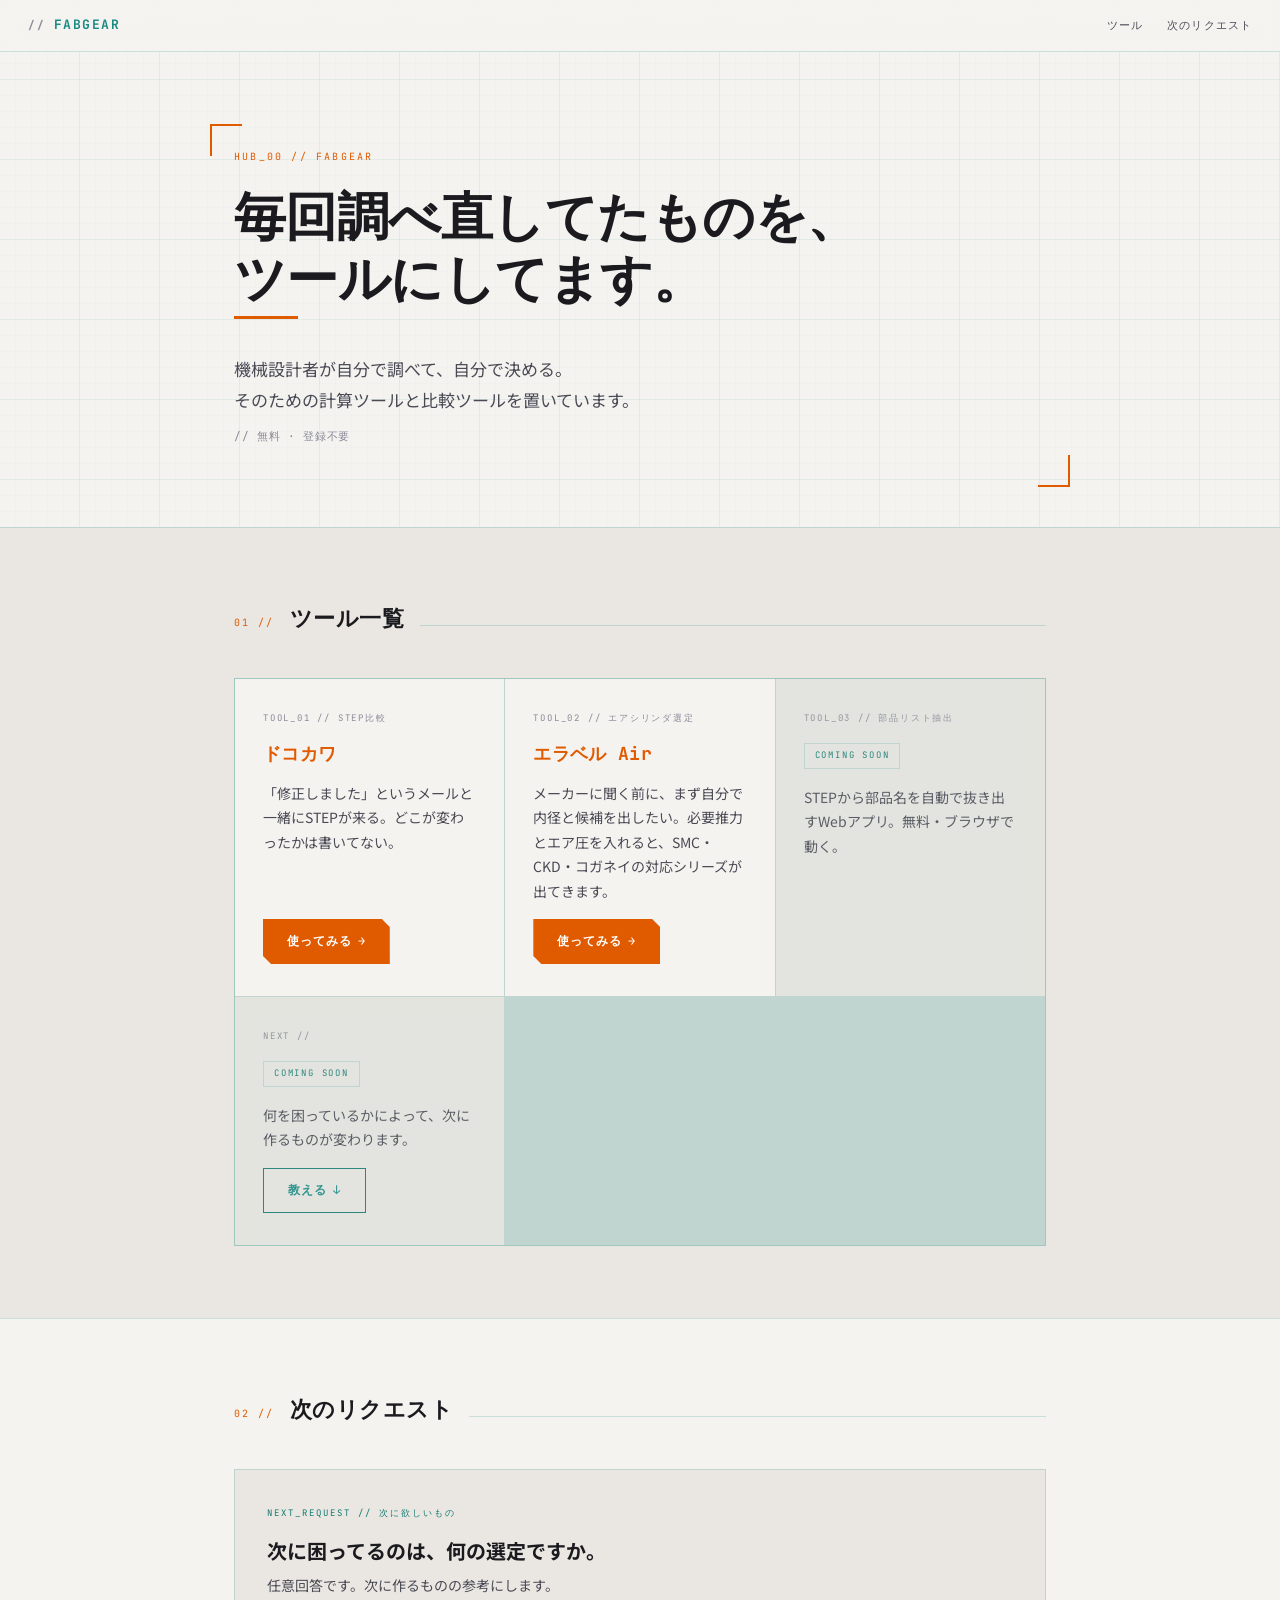
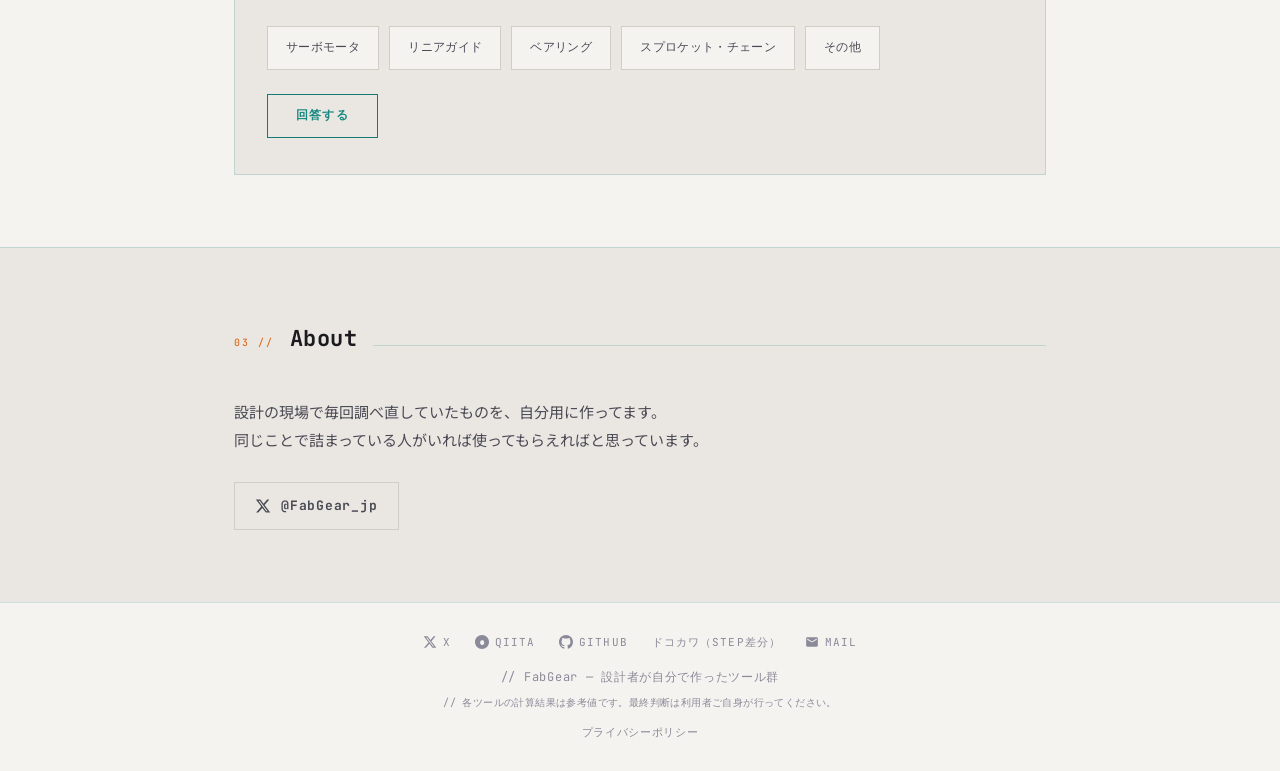
==== commit 4a5be6e7: "[fix] TOOL_03部品リスト抽出カードをComing Soon化 非公開Streamlitアプリへの303ループで行き止まりになっていた 「使ってみる」リンクを削除し、COMING SOONバ" ====
--- a/index.html
+++ b/index.html
@@ -655,18 +655,13 @@
         >使ってみる</a>
       </div>
 
-      <!-- 部品リスト抽出（簡易版） -->
-      <div class="tool-card reveal">
+      <!-- 部品リスト抽出（簡易版） - Coming Soon -->
+      <div class="tool-card coming-soon reveal">
         <div class="tool-card-tag">TOOL_03 // 部品リスト抽出</div>
-        <div class="tool-card-name">部品リスト抽出<br>（簡易版）</div>
+        <div class="coming-soon-badge">COMING SOON</div>
         <p class="tool-card-desc">
           STEPから部品名を自動で抜き出すWebアプリ。無料・ブラウザで動く。
         </p>
-        <a
-          class="tool-card-link"
-          href="https://docokawa-3tamcfxd9wsaq3bvxfxauw.streamlit.app/"
-          onclick="gaEvent('hub_tool_click', {tool_name: 'parts_list_extractor'})"
-        >使ってみる</a>
       </div>
 
       <!-- Coming Soon -->
